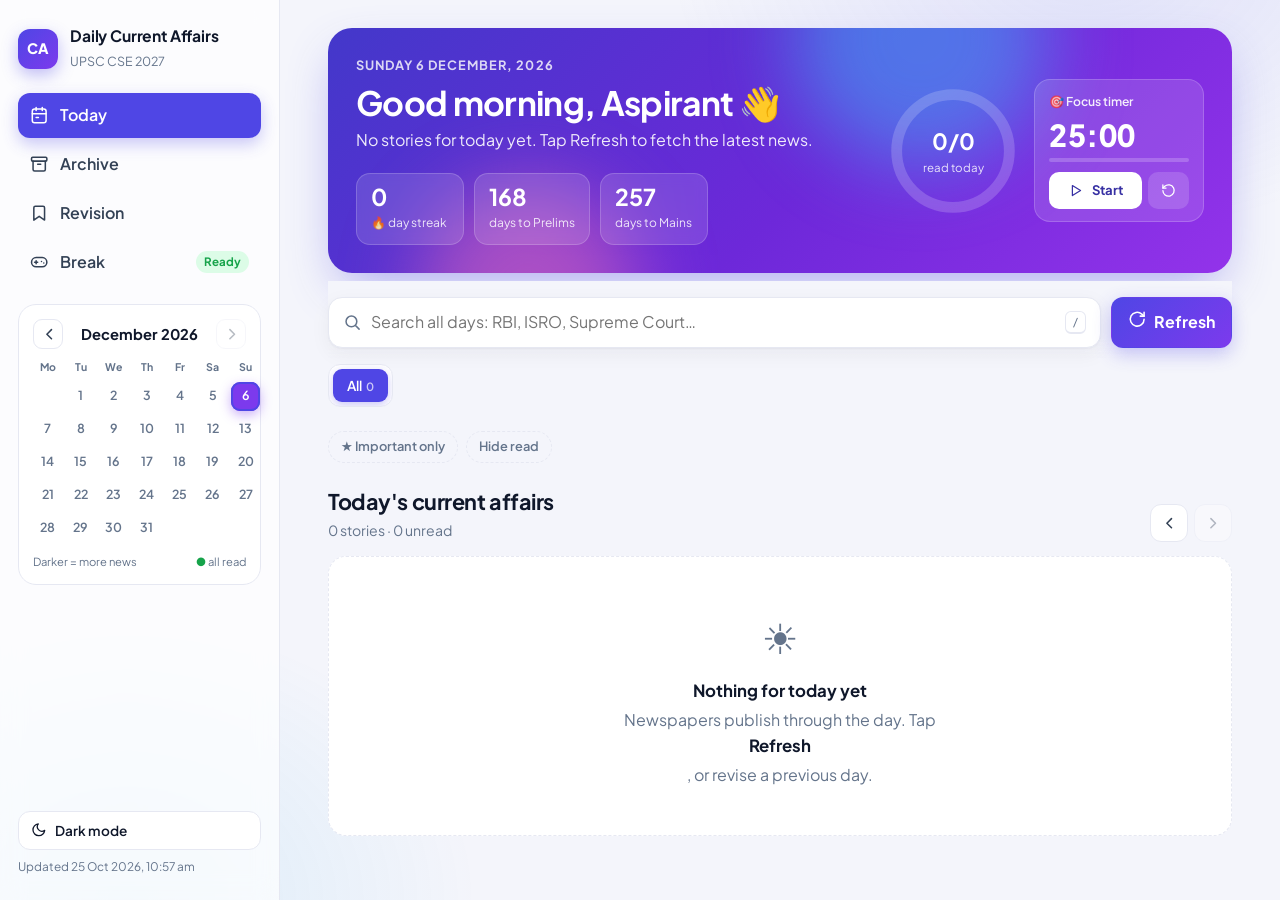
==== index.html @ 47e941c4 "UPSC daily current affairs site Daily news from The Hindu, Indian Express and Mint, filtered and tag" ====
<!DOCTYPE html>
<html lang="en">
<head>
  <meta charset="UTF-8">
  <meta name="viewport" content="width=device-width, initial-scale=1.0, viewport-fit=cover">
  <meta name="theme-color" content="#4f46e5">
  <title>Daily Current Affairs · UPSC 2027</title>
  <link rel="preconnect" href="https://fonts.googleapis.com">
  <link rel="preconnect" href="https://fonts.gstatic.com" crossorigin>
  <link href="https://fonts.googleapis.com/css2?family=Plus+Jakarta+Sans:wght@400;500;600;700;800&display=swap" rel="stylesheet">
  <link rel="stylesheet" href="style.css">
  <script>
    // Apply the saved theme before first paint to avoid a flash.
    try {
      const t = JSON.parse(localStorage.getItem("ca-theme"));
      document.documentElement.dataset.theme = t || (matchMedia("(prefers-color-scheme: dark)").matches ? "dark" : "light");
    } catch { document.documentElement.dataset.theme = "light"; }
  </script>
</head>
<body>
  <div class="bg-glow" aria-hidden="true"></div>

  <div class="app">
    <aside class="sidebar">
      <div class="brand">
        <div class="logo">CA</div>
        <div><strong>Daily Current Affairs</strong><small>UPSC CSE 2027</small></div>
      </div>
      <nav class="side-nav" id="sideNav" aria-label="Main"></nav>
      <div class="side-card">
        <div id="calendar"></div>
      </div>
      <div class="side-foot">
        <button class="theme-btn" data-theme-toggle></button>
        <p class="updated" data-updated></p>
      </div>
    </aside>

    <main class="main">
      <header class="mobile-top">
        <div class="brand">
          <div class="logo">CA</div>
          <div><strong>Current Affairs</strong><small>UPSC CSE 2027</small></div>
        </div>
        <button class="theme-btn icon-only" data-theme-toggle></button>
      </header>

      <!-- News: today / a past day / revision list / search -->
      <section id="view-news" class="view">
        <div class="hero" id="hero">
          <div class="hero-blob b1"></div><div class="hero-blob b2"></div>
          <div class="hero-main">
            <p class="eyebrow" id="heroDate"></p>
            <h1 id="greeting"></h1>
            <p class="hero-sub" id="heroSub"></p>
            <div class="stats">
              <div class="stat"><b id="streak">0</b><span>🔥 day streak</span></div>
              <div class="stat"><b id="prelimsDays">–</b><span>days to Prelims</span></div>
              <div class="stat"><b id="mainsDays">–</b><span>days to Mains</span></div>
            </div>
          </div>
          <div class="hero-side">
            <div class="ring">
              <svg viewBox="0 0 120 120">
                <circle class="ring-bg" cx="60" cy="60" r="52"/>
                <circle class="ring-fg" id="ringFg" cx="60" cy="60" r="52"/>
              </svg>
              <div class="ring-text"><b id="ringCount">0/0</b><span>read today</span></div>
            </div>
            <div class="focus">
              <div class="focus-head"><span>🎯 Focus timer</span><small id="focusSessions"></small></div>
              <div class="focus-time" id="focusTime">25:00</div>
              <div class="focus-bar"><div id="focusBar"></div></div>
              <div class="focus-actions">
                <button class="btn small light" id="focusToggle"></button>
                <button class="btn small ghost-light" id="focusReset" title="Reset timer"></button>
              </div>
            </div>
          </div>
        </div>

        <div class="toolbar">
          <label class="search">
            <span class="search-icon" data-icon="search"></span>
            <input id="search" type="search" placeholder="Search all days: RBI, ISRO, Supreme Court…" autocomplete="off">
            <kbd>/</kbd>
          </label>
          <button id="refreshBtn" class="btn primary refresh" title="Fetch the latest news">
            <span data-icon="refresh"></span><span class="label">Refresh</span>
          </button>
        </div>

        <div class="filters">
          <div class="segmented" id="gsSeg"></div>
          <div class="chip-row" id="topicChips"></div>
          <div class="toggle-row">
            <button class="toggle-chip" id="importantOnly">★ Important only</button>
            <button class="toggle-chip" id="hideRead">Hide read</button>
          </div>
        </div>

        <div class="list-head">
          <div>
            <h2 id="viewTitle"></h2>
            <p class="muted" id="viewMeta"></p>
          </div>
          <div class="day-nav" id="dayNav"></div>
        </div>
        <div id="cards" class="cards"></div>
      </section>

      <!-- Archive -->
      <section id="view-archive" class="view" hidden>
        <div class="page-head">
          <h2>Archive</h2>
          <p class="muted">Every day's current affairs, kept for revision until your exam.</p>
        </div>
        <div class="archive-grid">
          <div class="panel"><div id="calendarBig"></div></div>
          <div id="dayList" class="day-list"></div>
        </div>
      </section>

      <!-- Break Zone -->
      <section id="view-game" class="view" hidden>
        <div class="page-head">
          <h2>Break Zone 🎮</h2>
          <p class="muted">A 5-minute brain break, once every 2 hours. Then back to the books.</p>
        </div>
        <div id="gameGate" class="panel gate"></div>
        <div id="gamePlay" class="game" hidden>
          <div class="game-timer">
            <div class="gt-row"><span>⏱ Break time left</span><strong id="gameLeft">5:00</strong></div>
            <div class="bar"><div id="gameBar"></div></div>
          </div>
          <div class="game-top">
            <div class="score-box"><small>Score</small><b id="score">0</b></div>
            <div class="score-box"><small>Best</small><b id="best">0</b></div>
            <button class="btn ghost" id="newGameBtn">New game</button>
          </div>
          <div class="board" id="board">
            <div class="cells" id="cells"></div>
            <div class="tiles" id="tiles"></div>
            <div class="board-overlay" id="boardOverlay" hidden></div>
          </div>
          <p class="muted center">Swipe or use the arrow keys. Join matching numbers to reach <b>2048</b>.</p>
        </div>
      </section>
    </main>
  </div>

  <nav class="bottom-nav" id="bottomNav" aria-label="Main"></nav>
  <div id="toasts" class="toasts" aria-live="polite"></div>

  <script src="data/news.js"></script>
  <script src="app.js"></script>
</body>
</html>
---- style.css ----
/* ========== Theme ========== */
:root, [data-theme="light"] {
  --bg: #f4f5fb;
  --surface: #ffffff;
  --surface-2: #f6f7fc;
  --text: #0f172a;
  --text-2: #334155;
  --muted: #64748b;
  --border: #e6e8f2;
  --primary: #4f46e5;
  --primary-2: #7c3aed;
  --primary-soft: #eef0ff;
  --success: #16a34a;
  --success-soft: #dcfce7;
  --warn: #d97706;
  --warn-soft: #fef3c7;
  --danger: #dc2626;
  --shadow: 0 1px 2px rgba(15, 23, 42, .04), 0 6px 20px rgba(15, 23, 42, .05);
  --shadow-hover: 0 4px 10px rgba(15, 23, 42, .06), 0 16px 36px rgba(79, 70, 229, .12);
  --glow-1: rgba(99, 102, 241, .14);
  --glow-2: rgba(14, 165, 233, .10);
  --radius: 18px;
  color-scheme: light;
}
[data-theme="dark"] {
  --bg: #090c16;
  --surface: #11162a;
  --surface-2: #171e35;
  --text: #e8ebf5;
  --text-2: #c3c9da;
  --muted: #8a93ab;
  --border: #212943;
  --primary: #8b8cf8;
  --primary-2: #a78bfa;
  --primary-soft: #1d2147;
  --success: #4ade80;
  --success-soft: #11301f;
  --warn: #fbbf24;
  --warn-soft: #33270b;
  --danger: #f87171;
  --shadow: 0 1px 2px rgba(0, 0, 0, .3), 0 6px 20px rgba(0, 0, 0, .25);
  --shadow-hover: 0 4px 10px rgba(0, 0, 0, .3), 0 16px 36px rgba(0, 0, 0, .45);
  --glow-1: rgba(99, 102, 241, .16);
  --glow-2: rgba(14, 165, 233, .08);
  color-scheme: dark;
}

* { box-sizing: border-box; }
html { -webkit-tap-highlight-color: transparent; }
body {
  margin: 0;
  font-family: "Plus Jakarta Sans", "Segoe UI", system-ui, -apple-system, sans-serif;
  background: var(--bg);
  color: var(--text);
  line-height: 1.55;
  -webkit-font-smoothing: antialiased;
  transition: background .3s, color .3s;
}
button { font: inherit; color: inherit; }
svg { width: 1.15em; height: 1.15em; flex-shrink: 0; }
[hidden] { display: none !important; }
.muted { color: var(--muted); }
.center { text-align: center; }

.bg-glow {
  position: fixed;
  inset: 0;
  pointer-events: none;
  z-index: -1;
  background:
    radial-gradient(600px 400px at 85% -5%, var(--glow-1), transparent 70%),
    radial-gradient(500px 400px at 10% 100%, var(--glow-2), transparent 70%);
}

/* ========== Layout ========== */
.app { display: grid; grid-template-columns: 280px 1fr; min-height: 100vh; }
.main { padding: 28px clamp(16px, 4vw, 48px) 60px; max-width: 1040px; width: 100%; }

.sidebar {
  position: sticky;
  top: 0;
  height: 100vh;
  overflow-y: auto;
  padding: 24px 18px;
  border-right: 1px solid var(--border);
  background: color-mix(in srgb, var(--surface) 70%, transparent);
  backdrop-filter: blur(12px);
  display: flex;
  flex-direction: column;
  gap: 20px;
}
.brand { display: flex; align-items: center; gap: 12px; }
.brand strong { display: block; font-size: .98rem; letter-spacing: -.01em; }
.brand small { color: var(--muted); font-size: .78rem; }
.logo {
  width: 40px; height: 40px;
  display: grid; place-items: center;
  border-radius: 12px;
  background: linear-gradient(135deg, var(--primary), var(--primary-2));
  color: #fff;
  font-weight: 800;
  font-size: .9rem;
  box-shadow: 0 6px 16px rgba(79, 70, 229, .35);
}

.side-nav { display: flex; flex-direction: column; gap: 4px; }
.nav-item {
  display: flex; align-items: center; gap: 12px;
  padding: 10px 12px;
  border: 0; border-radius: 12px;
  background: none;
  cursor: pointer;
  font-weight: 600;
  color: var(--text-2);
  text-align: left;
  transition: background .2s, color .2s, transform .15s;
}
.nav-item:hover { background: var(--primary-soft); color: var(--primary); }
.nav-item:active { transform: scale(.98); }
.nav-item.active { background: var(--primary); color: #fff; box-shadow: 0 6px 16px rgba(79, 70, 229, .3); }
[data-theme="dark"] .nav-item.active { color: #0b0f1d; }
.nav-item .badge { margin-left: auto; }

.badge {
  font-size: .72rem; font-weight: 700;
  padding: 2px 8px;
  border-radius: 999px;
  background: var(--primary-soft);
  color: var(--primary);
}
.active .badge { background: rgba(255, 255, 255, .22); color: inherit; }
.badge.ready { background: var(--success-soft); color: var(--success); }
.badge.live { background: var(--warn-soft); color: var(--warn); }

.side-card { background: var(--surface); border: 1px solid var(--border); border-radius: var(--radius); padding: 14px; }
.side-foot { margin-top: auto; display: flex; flex-direction: column; gap: 8px; }
.updated { font-size: .74rem; color: var(--muted); margin: 0; }
.theme-btn {
  display: inline-flex; align-items: center; gap: 8px;
  border: 1px solid var(--border);
  background: var(--surface);
  border-radius: 12px;
  padding: 8px 12px;
  cursor: pointer;
  font-size: .85rem; font-weight: 600;
  transition: transform .2s;
}
.theme-btn:hover { transform: translateY(-1px); }
.theme-btn.icon-only { padding: 9px; }
.theme-btn.icon-only .label { display: none; }

.mobile-top { display: none; }
.bottom-nav { display: none; }

/* ========== Buttons ========== */
.btn {
  display: inline-flex; align-items: center; justify-content: center; gap: 8px;
  border: 1px solid transparent;
  border-radius: 12px;
  padding: 10px 16px;
  font-weight: 700;
  cursor: pointer;
  transition: transform .15s, box-shadow .2s, background .2s, opacity .2s;
  white-space: nowrap;
}
.btn:active { transform: scale(.97); }
.btn:disabled { opacity: .6; cursor: progress; }
.btn.primary {
  background: linear-gradient(135deg, var(--primary), var(--primary-2));
  color: #fff;
  box-shadow: 0 6px 18px rgba(79, 70, 229, .3);
}
.btn.primary:hover { box-shadow: 0 10px 24px rgba(79, 70, 229, .4); transform: translateY(-1px); }
.btn.ghost { background: var(--surface); border-color: var(--border); }
.btn.ghost:hover { border-color: var(--primary); color: var(--primary); }
.btn.big { padding: 14px 26px; font-size: 1.02rem; border-radius: 14px; }
.btn.small { padding: 7px 12px; font-size: .82rem; border-radius: 10px; }
.btn.light { background: #fff; color: #3730a3; }
.btn.ghost-light { background: rgba(255, 255, 255, .15); color: #fff; }
.btn.ghost-light:hover { background: rgba(255, 255, 255, .25); }
.spin svg { animation: spin .9s linear infinite; }

/* ========== Hero ========== */
.hero {
  position: relative;
  overflow: hidden;
  display: grid;
  grid-template-columns: 1fr auto;
  gap: 24px;
  padding: 28px;
  border-radius: 24px;
  color: #fff;
  background: linear-gradient(135deg, #4338ca 0%, #6d28d9 55%, #9333ea 100%);
  box-shadow: 0 20px 50px -12px rgba(79, 70, 229, .45);
  animation: rise .6s cubic-bezier(.2, .8, .2, 1) both;
}
[data-theme="dark"] .hero { background: linear-gradient(135deg, #312e81 0%, #4c1d95 60%, #6b21a8 100%); }
.hero-blob { position: absolute; border-radius: 50%; filter: blur(40px); opacity: .5; pointer-events: none; }
.hero-blob.b1 { width: 260px; height: 260px; background: #38bdf8; top: -120px; right: 20%; animation: float 12s ease-in-out infinite; }
.hero-blob.b2 { width: 220px; height: 220px; background: #f472b6; bottom: -130px; left: 10%; animation: float 14s ease-in-out infinite reverse; }
.hero-main, .hero-side { position: relative; }
.eyebrow { margin: 0; font-size: .8rem; font-weight: 700; letter-spacing: .08em; text-transform: uppercase; opacity: .8; }
.hero h1 { margin: 6px 0 6px; font-size: clamp(1.5rem, 3vw, 2.1rem); line-height: 1.2; letter-spacing: -.02em; }
.hero-sub { margin: 0 0 20px; opacity: .9; max-width: 46ch; }
.stats { display: flex; gap: 10px; flex-wrap: wrap; }
.stat {
  background: rgba(255, 255, 255, .13);
  border: 1px solid rgba(255, 255, 255, .18);
  backdrop-filter: blur(6px);
  border-radius: 14px;
  padding: 10px 14px;
  min-width: 108px;
}
.stat b { display: block; font-size: 1.45rem; line-height: 1.1; }
.stat span { font-size: .75rem; opacity: .85; }

.hero-side { display: flex; gap: 16px; align-items: center; }
.ring { position: relative; width: 130px; height: 130px; }
.ring svg { width: 100%; height: 100%; transform: rotate(-90deg); }
.ring circle { fill: none; stroke-width: 10; }
.ring-bg { stroke: rgba(255, 255, 255, .18); }
.ring-fg {
  stroke: #fff;
  stroke-linecap: round;
  stroke-dasharray: 326.7;
  stroke-dashoffset: 326.7;
  transition: stroke-dashoffset 1s cubic-bezier(.2, .8, .2, 1);
}
.ring-text { position: absolute; inset: 0; display: grid; place-content: center; text-align: center; }
.ring-text b { font-size: 1.4rem; }
.ring-text span { font-size: .72rem; opacity: .85; }

.focus {
  width: 170px;
  background: rgba(255, 255, 255, .13);
  border: 1px solid rgba(255, 255, 255, .18);
  border-radius: 16px;
  padding: 12px 14px;
}
.focus-head { display: flex; justify-content: space-between; font-size: .76rem; font-weight: 600; opacity: .9; }
.focus-time { font-size: 1.9rem; font-weight: 800; letter-spacing: .02em; font-variant-numeric: tabular-nums; }
.focus-bar { height: 4px; border-radius: 4px; background: rgba(255, 255, 255, .2); overflow: hidden; margin-bottom: 10px; }
.focus-bar div { height: 100%; width: 0; background: #fff; transition: width 1s linear; }
.focus-actions { display: flex; gap: 6px; }
.focus-actions .btn { flex: 1; }
.focus-actions .ghost-light { flex: 0 0 auto; }
.focus.running .focus-time { animation: pulse 2s ease-in-out infinite; }

/* ========== Toolbar & filters ========== */
.toolbar {
  position: sticky;
  top: 0;
  z-index: 20;
  display: flex;
  gap: 10px;
  padding: 16px 0 10px;
  margin-top: 8px;
  background: linear-gradient(var(--bg) 75%, transparent);
}
.search {
  flex: 1;
  display: flex; align-items: center; gap: 10px;
  background: var(--surface);
  border: 1px solid var(--border);
  border-radius: 14px;
  padding: 0 14px;
  box-shadow: var(--shadow);
  transition: border-color .2s, box-shadow .2s;
}
.search:focus-within { border-color: var(--primary); box-shadow: 0 0 0 4px var(--primary-soft); }
.search-icon { color: var(--muted); display: flex; }
.search input { flex: 1; border: 0; outline: 0; background: none; color: var(--text); font: inherit; padding: 12px 0; min-width: 0; }
kbd {
  font-family: inherit; font-size: .72rem; color: var(--muted);
  border: 1px solid var(--border); border-bottom-width: 2px;
  border-radius: 6px; padding: 1px 7px;
}

.filters { display: flex; flex-direction: column; gap: 10px; margin: 6px 0 4px; }
.segmented {
  display: inline-flex; align-self: flex-start;
  background: var(--surface);
  border: 1px solid var(--border);
  border-radius: 12px;
  padding: 4px;
  gap: 2px;
  max-width: 100%;
  overflow-x: auto;
}
.seg {
  border: 0; background: none;
  padding: 6px 14px;
  border-radius: 9px;
  font-size: .85rem; font-weight: 600;
  color: var(--muted);
  cursor: pointer;
  white-space: nowrap;
  transition: background .2s, color .2s;
}
.seg:hover { color: var(--text); }
.seg.active { background: var(--primary); color: #fff; box-shadow: 0 3px 10px rgba(79, 70, 229, .3); }
[data-theme="dark"] .seg.active { color: #0b0f1d; }
.seg small { opacity: .7; margin-left: 4px; }

.chip-row { display: flex; gap: 8px; overflow-x: auto; padding-bottom: 4px; scrollbar-width: none; }
.chip-row::-webkit-scrollbar { display: none; }
.chip {
  display: inline-flex; align-items: center; gap: 7px;
  border: 1px solid var(--border);
  background: var(--surface);
  border-radius: 999px;
  padding: 6px 13px;
  font-size: .82rem; font-weight: 600;
  color: var(--text-2);
  cursor: pointer;
  white-space: nowrap;
  transition: all .2s;
}
.chip:hover { border-color: var(--tc, var(--primary)); }
.chip .dot { width: 8px; height: 8px; border-radius: 50%; background: var(--tc, var(--primary)); }
.chip.active { background: var(--tc, var(--primary)); border-color: var(--tc, var(--primary)); color: #fff; }
.chip.active .dot { background: #fff; }
.chip small { opacity: .65; }

.toggle-row { display: flex; gap: 8px; }
.toggle-chip {
  border: 1px dashed var(--border);
  background: none;
  border-radius: 999px;
  padding: 5px 12px;
  font-size: .8rem; font-weight: 600;
  color: var(--muted);
  cursor: pointer;
  transition: all .2s;
}
.toggle-chip.on { border-style: solid; border-color: var(--warn); background: var(--warn-soft); color: var(--warn); }
#hideRead.on { border-color: var(--success); background: var(--success-soft); color: var(--success); }

/* ========== Cards ========== */
.list-head { display: flex; justify-content: space-between; align-items: flex-end; gap: 12px; margin: 22px 0 14px; }
.list-head h2, .page-head h2 { margin: 0; font-size: 1.35rem; letter-spacing: -.02em; }
.list-head p, .page-head p { margin: 2px 0 0; font-size: .88rem; }
.page-head { margin: 4px 0 20px; }
.day-nav { display: flex; gap: 6px; }
.icon-btn {
  display: grid; place-items: center;
  width: 38px; height: 38px;
  border: 1px solid var(--border);
  border-radius: 11px;
  background: var(--surface);
  cursor: pointer;
  color: var(--text-2);
  transition: all .2s;
}
.icon-btn:hover:not(:disabled) { border-color: var(--primary); color: var(--primary); }
.icon-btn:disabled { opacity: .35; cursor: default; }

.cards { display: grid; gap: 14px; }
.card {
  position: relative;
  background: var(--surface);
  border: 1px solid var(--border);
  border-radius: var(--radius);
  padding: 18px 20px 14px 24px;
  box-shadow: var(--shadow);
  overflow: hidden;
  transition: transform .25s cubic-bezier(.2, .8, .2, 1), box-shadow .25s, opacity .35s, border-color .25s;
  animation: rise .5s cubic-bezier(.2, .8, .2, 1) both;
  animation-delay: calc(var(--i, 0) * 45ms);
}
.card::before {
  content: "";
  position: absolute; left: 0; top: 0; bottom: 0;
  width: 5px;
  background: var(--tc, var(--primary));
  opacity: .9;
}
.card:hover { transform: translateY(-2px); box-shadow: var(--shadow-hover); }
.card.is-read { opacity: .58; }
.card.is-read:hover { opacity: .9; }
.card.leaving { opacity: 0; transform: translateX(30px) scale(.98); }

.card-top { display: flex; flex-wrap: wrap; align-items: center; gap: 6px; margin-bottom: 8px; }
.topic { font-size: .76rem; font-weight: 700; color: var(--tc); display: inline-flex; align-items: center; gap: 6px; }
.topic .dot { width: 7px; height: 7px; border-radius: 50%; background: var(--tc); }
.tag {
  font-size: .68rem; font-weight: 700;
  padding: 2px 8px;
  border-radius: 999px;
  background: var(--surface-2);
  color: var(--muted);
  border: 1px solid var(--border);
}
.tag.gs { color: var(--primary); background: var(--primary-soft); border-color: transparent; }
.tag.star { color: var(--warn); background: var(--warn-soft); border-color: transparent; }
.tag.new { color: var(--success); background: var(--success-soft); border-color: transparent; animation: pulse 1.6s ease-in-out 3; }
.card h3 { margin: 0 0 6px; font-size: 1.06rem; line-height: 1.4; letter-spacing: -.01em; }
.card h3 a { color: var(--text); text-decoration: none; background-image: linear-gradient(var(--primary), var(--primary)); background-size: 0 2px; background-position: 0 100%; background-repeat: no-repeat; transition: background-size .3s, color .2s; }
.card h3 a:hover { color: var(--primary); background-size: 100% 2px; }
.card p.summary { margin: 0 0 12px; color: var(--muted); font-size: .92rem; display: -webkit-box; -webkit-line-clamp: 3; -webkit-box-orient: vertical; overflow: hidden; }

.card-foot { display: flex; justify-content: space-between; align-items: center; gap: 10px; }
.src { display: flex; align-items: center; gap: 8px; font-size: .78rem; color: var(--muted); min-width: 0; }
.src-badge {
  flex-shrink: 0;
  width: 26px; height: 26px;
  display: grid; place-items: center;
  border-radius: 8px;
  font-size: .64rem; font-weight: 800;
  background: var(--surface-2);
  border: 1px solid var(--border);
  color: var(--text-2);
}
.src span:last-child { white-space: nowrap; overflow: hidden; text-overflow: ellipsis; }
.actions { display: flex; gap: 6px; flex-shrink: 0; }
.act {
  display: inline-flex; align-items: center; gap: 6px;
  height: 34px;
  padding: 0 11px;
  border: 1px solid var(--border);
  border-radius: 10px;
  background: var(--surface);
  color: var(--text-2);
  font-size: .78rem; font-weight: 600;
  cursor: pointer;
  text-decoration: none;
  transition: all .2s;
}
.act:hover { border-color: var(--primary); color: var(--primary); }
.act.on[data-act="read"] { background: var(--success); border-color: var(--success); color: #fff; }
.act.on[data-act="save"] { background: var(--primary); border-color: var(--primary); color: #fff; }
[data-theme="dark"] .act.on { color: #0b0f1d; }
.act.bump svg { animation: bump .45s cubic-bezier(.3, 1.6, .5, 1); }

.empty {
  text-align: center;
  padding: 48px 24px;
  background: var(--surface);
  border: 1px dashed var(--border);
  border-radius: var(--radius);
  color: var(--muted);
  animation: rise .5s both;
}
.empty .emoji { font-size: 2.6rem; display: block; margin-bottom: 8px; animation: float 4s ease-in-out infinite; }
.empty b { color: var(--text); display: block; font-size: 1.05rem; margin-bottom: 4px; }
.empty code { background: var(--primary-soft); color: var(--primary); padding: 2px 6px; border-radius: 6px; }

/* ========== Calendar ========== */
.cal-head { display: flex; align-items: center; justify-content: space-between; margin-bottom: 10px; }
.cal-head strong { font-size: .92rem; }
.cal-head .icon-btn { width: 30px; height: 30px; border-radius: 9px; }
.cal-grid { display: grid; grid-template-columns: repeat(7, 1fr); gap: 4px; }
.cal-dow { font-size: .66rem; font-weight: 700; color: var(--muted); text-align: center; padding-bottom: 2px; }
.cal-day {
  position: relative;
  aspect-ratio: 1;
  border: 0;
  border-radius: 9px;
  background: none;
  font-size: .78rem; font-weight: 600;
  color: var(--muted);
  cursor: default;
  transition: transform .15s, background .2s;
}
.cal-day.has { cursor: pointer; color: var(--text); background: color-mix(in srgb, var(--primary) calc(var(--heat) * 1%), var(--surface-2)); }
.cal-day.has.hot { color: #fff; }
[data-theme="dark"] .cal-day.has.hot { color: #0b0f1d; }
.cal-day.has:hover { transform: scale(1.1); }
.cal-day.today { outline: 2px solid var(--primary); outline-offset: -2px; }
.cal-day.sel { background: var(--primary-2) !important; color: #fff !important; box-shadow: 0 4px 12px rgba(124, 58, 237, .4); }
.cal-day .done { position: absolute; bottom: 3px; left: 50%; width: 4px; height: 4px; margin-left: -2px; border-radius: 50%; background: var(--success); }
.cal-legend { display: flex; justify-content: space-between; margin-top: 10px; font-size: .7rem; color: var(--muted); }

/* ========== Archive ========== */
.panel { background: var(--surface); border: 1px solid var(--border); border-radius: var(--radius); padding: 18px; box-shadow: var(--shadow); }
.archive-grid { display: grid; grid-template-columns: 320px minmax(0, 1fr); gap: 20px; align-items: start; }
.archive-grid .panel { position: sticky; top: 20px; }
.day-list { display: grid; gap: 12px; }
.day-card {
  display: grid; grid-template-columns: 64px minmax(0, 1fr); gap: 16px;
  text-align: left;
  background: var(--surface);
  border: 1px solid var(--border);
  border-radius: var(--radius);
  padding: 16px;
  cursor: pointer;
  box-shadow: var(--shadow);
  transition: transform .2s, box-shadow .2s, border-color .2s;
  animation: rise .45s cubic-bezier(.2, .8, .2, 1) both;
  animation-delay: calc(var(--i, 0) * 40ms);
}
.day-card:hover { transform: translateY(-2px); box-shadow: var(--shadow-hover); border-color: var(--primary); }
.day-date { text-align: center; border-radius: 14px; background: var(--primary-soft); color: var(--primary); padding: 8px 0; align-self: start; }
.day-date b { display: block; font-size: 1.5rem; line-height: 1.1; }
.day-date small { font-size: .7rem; font-weight: 700; text-transform: uppercase; }
.day-info strong { display: block; font-size: .95rem; }
.day-info ul { margin: 6px 0 8px; padding-left: 18px; color: var(--muted); font-size: .85rem; }
.day-info li { white-space: nowrap; overflow: hidden; text-overflow: ellipsis; }
.progress { height: 6px; background: var(--surface-2); border-radius: 6px; overflow: hidden; }
.progress div { height: 100%; background: linear-gradient(90deg, var(--success), #22d3ee); border-radius: 6px; }

/* ========== Break Zone ========== */
.gate { text-align: center; padding: 40px 24px; animation: rise .5s both; }
.gate .gate-emoji { font-size: 3.4rem; display: block; animation: float 4s ease-in-out infinite; }
.gate h3 { margin: 10px 0 6px; font-size: 1.4rem; letter-spacing: -.02em; }
.gate p { margin: 0 auto 18px; color: var(--muted); max-width: 44ch; }
.gate .countdown { font-size: 2.4rem; font-weight: 800; font-variant-numeric: tabular-nums; color: var(--primary); margin: 6px 0 12px; }
.gate .bar { max-width: 340px; margin: 0 auto 22px; }
.rules { display: flex; justify-content: center; gap: 10px; flex-wrap: wrap; margin-top: 22px; }
.rules span { font-size: .78rem; font-weight: 600; padding: 6px 12px; border-radius: 999px; background: var(--surface-2); border: 1px solid var(--border); color: var(--text-2); }

.bar { height: 8px; background: var(--surface-2); border-radius: 8px; overflow: hidden; border: 1px solid var(--border); }
.bar div { height: 100%; width: 0; background: linear-gradient(90deg, var(--primary), var(--primary-2)); border-radius: 8px; transition: width 1s linear; }

.game { max-width: 460px; margin: 0 auto; animation: rise .5s both; }
.game-timer { background: var(--surface); border: 1px solid var(--border); border-radius: 14px; padding: 12px 14px; margin-bottom: 14px; }
.gt-row { display: flex; justify-content: space-between; align-items: center; font-weight: 600; margin-bottom: 8px; font-size: .9rem; }
.gt-row strong { font-size: 1.3rem; font-variant-numeric: tabular-nums; }
.game-timer.warn strong { color: var(--danger); animation: pulse 1s ease-in-out infinite; }
.game-timer.warn .bar div { background: linear-gradient(90deg, var(--danger), var(--warn)); }
.game-top { display: flex; gap: 10px; margin-bottom: 14px; align-items: stretch; }
.score-box { flex: 1; background: var(--surface); border: 1px solid var(--border); border-radius: 14px; padding: 8px 14px; }
.score-box small { display: block; font-size: .7rem; font-weight: 700; text-transform: uppercase; color: var(--muted); }
.score-box b { font-size: 1.3rem; }

.board {
  --gap: 10px;
  position: relative;
  width: 100%;
  aspect-ratio: 1;
  background: #bbada0;
  border-radius: 16px;
  touch-action: none;
  user-select: none;
  box-shadow: var(--shadow);
}
[data-theme="dark"] .board { background: #2a2f45; }
.cells, .tiles { position: absolute; inset: var(--gap); }
.cells { display: grid; grid-template-columns: repeat(4, 1fr); grid-template-rows: repeat(4, 1fr); gap: var(--gap); }
.cells div { background: rgba(238, 228, 218, .35); border-radius: 10px; }
[data-theme="dark"] .cells div { background: rgba(255, 255, 255, .05); }
.tile {
  position: absolute;
  width: calc((100% - 3 * var(--gap)) / 4);
  height: calc((100% - 3 * var(--gap)) / 4);
  transform: translate(calc(var(--c) * (100% + var(--gap))), calc(var(--r) * (100% + var(--gap))));
  transition: transform .12s ease-in-out;
  z-index: 2;
}
.tile-inner {
  width: 100%; height: 100%;
  display: grid; place-items: center;
  border-radius: 10px;
  font-weight: 800;
  font-size: clamp(1.3rem, 7vw, 2.2rem);
  background: #eee4da; color: #776e65;
}
.tile-inner.appear { animation: appear .2s .1s ease both; }
.tile-inner.pop { animation: pop .2s ease; }
.tile[data-v="4"] .tile-inner { background: #ede0c8; }
.tile[data-v="8"] .tile-inner { background: #f2b179; color: #fff; }
.tile[data-v="16"] .tile-inner { background: #f59563; color: #fff; }
.tile[data-v="32"] .tile-inner { background: #f67c5f; color: #fff; }
.tile[data-v="64"] .tile-inner { background: #f65e3b; color: #fff; }
.tile[data-v="128"] .tile-inner { background: #edcf72; color: #fff; font-size: clamp(1.1rem, 6vw, 1.9rem); box-shadow: 0 0 20px rgba(243, 215, 116, .4); }
.tile[data-v="256"] .tile-inner { background: #edcc61; color: #fff; font-size: clamp(1.1rem, 6vw, 1.9rem); box-shadow: 0 0 24px rgba(243, 215, 116, .5); }
.tile[data-v="512"] .tile-inner { background: #edc850; color: #fff; font-size: clamp(1.1rem, 6vw, 1.9rem); box-shadow: 0 0 28px rgba(243, 215, 116, .6); }
.tile[data-v="1024"] .tile-inner { background: #edc53f; color: #fff; font-size: clamp(.95rem, 5vw, 1.6rem); box-shadow: 0 0 30px rgba(243, 215, 116, .7); }
.tile[data-v="2048"] .tile-inner { background: #edc22e; color: #fff; font-size: clamp(.95rem, 5vw, 1.6rem); box-shadow: 0 0 36px rgba(243, 215, 116, .85); }
.tile[data-v="big"] .tile-inner { background: #3c3a32; color: #fff; font-size: clamp(.85rem, 4.5vw, 1.4rem); }
.board-overlay {
  position: absolute; inset: 0; z-index: 5;
  display: grid; place-content: center; gap: 12px;
  text-align: center;
  border-radius: 16px;
  background: color-mix(in srgb, var(--surface) 82%, transparent);
  backdrop-filter: blur(4px);
  animation: fade .3s both;
}
.board-overlay h3 { margin: 0; font-size: 1.6rem; }
.board-overlay p { margin: 0; color: var(--muted); }

/* ========== Toasts & confetti ========== */
.toasts { position: fixed; z-index: 100; right: 20px; bottom: 20px; display: flex; flex-direction: column; gap: 10px; align-items: flex-end; pointer-events: none; }
.toast {
  pointer-events: auto;
  max-width: min(420px, calc(100vw - 32px));
  padding: 12px 16px;
  border-radius: 14px;
  background: var(--text);
  color: var(--bg);
  font-size: .9rem; font-weight: 500;
  box-shadow: 0 12px 32px rgba(0, 0, 0, .25);
  animation: toast-in .4s cubic-bezier(.2, .8, .2, 1) both;
}
.toast.error { background: var(--danger); color: #fff; }
.toast.success { background: var(--success); color: #fff; }
[data-theme="dark"] .toast.success { color: #062012; }
.toast.out { animation: toast-out .3s ease forwards; }
.toast code { background: rgba(127, 127, 127, .25); padding: 1px 6px; border-radius: 5px; }

.confetti { position: fixed; top: -12px; z-index: 200; width: 9px; height: 14px; border-radius: 2px; pointer-events: none; animation: fall var(--dur) cubic-bezier(.3, .6, .5, 1) forwards; }

/* ========== Animations ========== */
@keyframes rise { from { opacity: 0; transform: translateY(14px); } to { opacity: 1; transform: none; } }
@keyframes fade { from { opacity: 0; } to { opacity: 1; } }
@keyframes float { 0%, 100% { transform: translate(0, 0); } 50% { transform: translate(14px, -10px); } }
@keyframes pulse { 0%, 100% { opacity: 1; } 50% { opacity: .55; } }
@keyframes spin { to { transform: rotate(360deg); } }
@keyframes bump { 0% { transform: scale(1); } 40% { transform: scale(1.45); } 100% { transform: scale(1); } }
@keyframes appear { from { opacity: 0; transform: scale(.3); } to { opacity: 1; transform: scale(1); } }
@keyframes pop { 0% { transform: scale(1); } 50% { transform: scale(1.18); } 100% { transform: scale(1); } }
@keyframes toast-in { from { opacity: 0; transform: translateY(16px) scale(.96); } to { opacity: 1; transform: none; } }
@keyframes toast-out { to { opacity: 0; transform: translateX(30px); } }
@keyframes fall { to { transform: translate(var(--dx), 105vh) rotate(var(--rot)); opacity: .9; } }

@media (prefers-reduced-motion: reduce) {
  *, *::before, *::after { animation-duration: .01ms !important; animation-iteration-count: 1 !important; transition-duration: .01ms !important; }
}

/* ========== Responsive ========== */
@media (max-width: 1100px) {
  .app { grid-template-columns: 240px 1fr; }
  .hero { grid-template-columns: 1fr; }
  .archive-grid { grid-template-columns: 1fr; }
  .archive-grid .panel { position: static; max-width: 420px; }
}

@media (max-width: 860px) {
  .app { display: block; }
  .sidebar { display: none; }
  .main { padding: 0 14px calc(96px + env(safe-area-inset-bottom)); }
  .mobile-top {
    display: flex; justify-content: space-between; align-items: center;
    padding: 14px 2px 12px;
  }
  .mobile-top .logo { width: 36px; height: 36px; border-radius: 11px; }

  .hero { padding: 22px 20px; border-radius: 22px; gap: 18px; }
  .hero-side { justify-content: space-between; }
  .ring { width: 112px; height: 112px; }
  .focus { flex: 1; width: auto; }
  .stat { min-width: 0; flex: 1; padding: 8px 10px; }
  .stat b { font-size: 1.2rem; }

  .toolbar { padding-top: 12px; }
  .refresh .label { display: none; }
  .refresh { padding: 10px 13px; }
  kbd { display: none; }

  .list-head { margin-top: 16px; }
  .card { padding: 16px 16px 12px 20px; }
  .act .lbl { display: none; }
  .act { padding: 0 10px; }

  .bottom-nav {
    position: fixed; z-index: 50;
    left: 10px; right: 10px; bottom: calc(10px + env(safe-area-inset-bottom));
    display: grid; grid-template-columns: repeat(4, 1fr);
    padding: 6px;
    border-radius: 20px;
    background: color-mix(in srgb, var(--surface) 85%, transparent);
    backdrop-filter: blur(16px);
    border: 1px solid var(--border);
    box-shadow: 0 10px 30px rgba(0, 0, 0, .15);
  }
  .bottom-nav .nav-item {
    flex-direction: column; gap: 2px;
    padding: 8px 4px;
    font-size: .7rem;
    text-align: center;
    position: relative;
  }
  .bottom-nav .nav-item svg { width: 1.35em; height: 1.35em; }
  .bottom-nav .nav-item.active { box-shadow: none; }
  .bottom-nav .badge { position: absolute; top: 2px; right: 8px; font-size: .6rem; padding: 0 5px; margin: 0; }
  .toasts { left: 16px; right: 16px; bottom: calc(92px + env(safe-area-inset-bottom)); align-items: stretch; }
  .toast { max-width: none; }
}

@media (max-width: 480px) {
  .hero h1 { font-size: 1.35rem; }
  .hero-sub { margin-bottom: 14px; font-size: .92rem; }
  .stat span { font-size: .68rem; }
  .hero-side { gap: 12px; }
  .ring { width: 96px; height: 96px; }
  .ring-text b { font-size: 1.15rem; }
  .focus { padding: 10px 12px; }
  .focus-time { font-size: 1.5rem; }
  .board { --gap: 8px; }
}
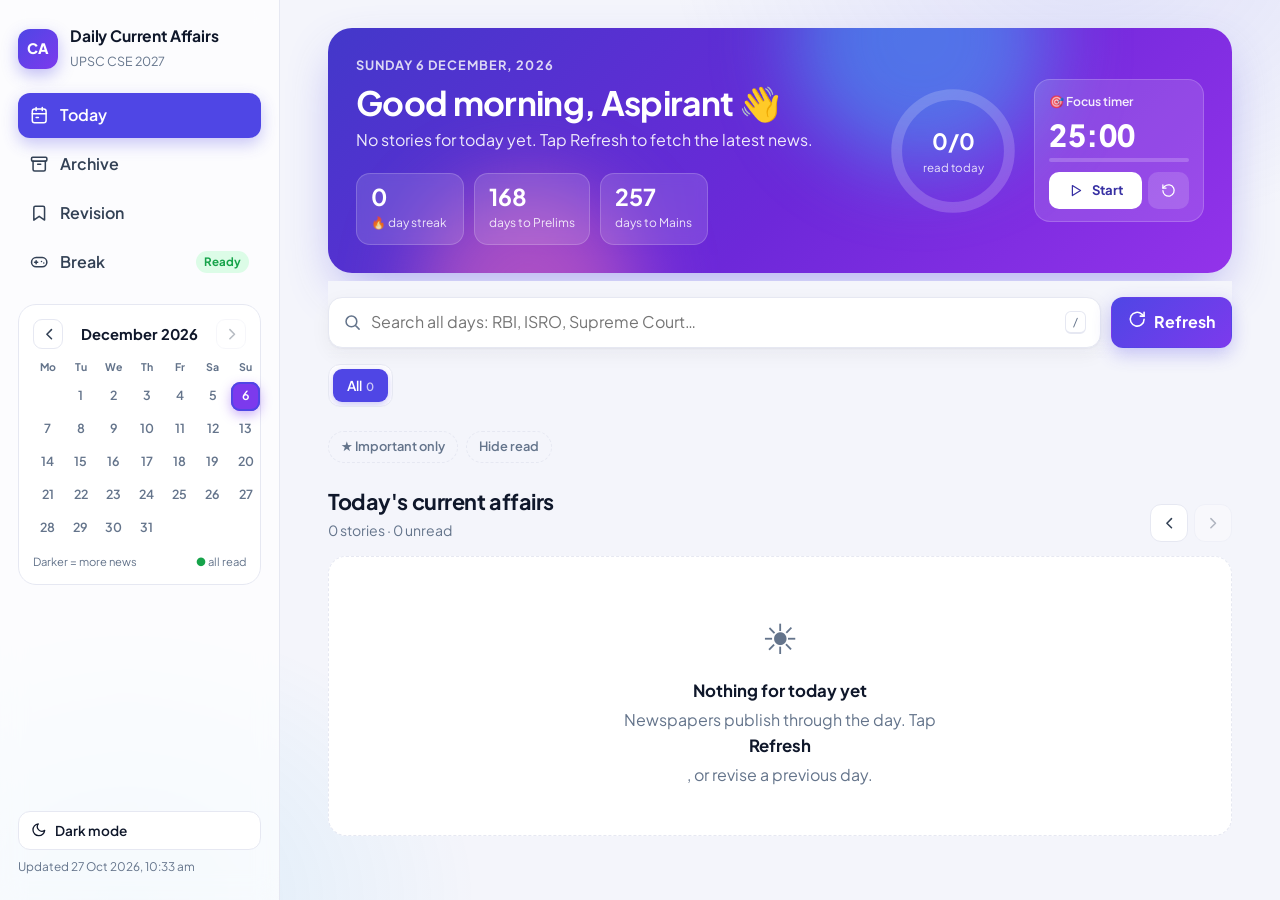
==== commit 0f5a9329: "Show exam-focused key points and a read-full-article button on each story Key points are written by " ====
--- a/index.html
+++ b/index.html
@@ -153,6 +153,7 @@
   <div id="toasts" class="toasts" aria-live="polite"></div>
 
   <script src="data/news.js"></script>
+  <script src="data/points.js"></script>
   <script src="app.js"></script>
 </body>
 </html>
--- a/style.css
+++ b/style.css
@@ -689,3 +689,19 @@
   .focus-time { font-size: 1.5rem; }
   .board { --gap: 8px; }
 }
+
+/* key points for preparation (written by the study dashboard) */
+.kp { margin: 4px 0 12px; padding: 10px 14px; border-radius: 12px; background: var(--surface-2); border: 1px solid var(--border); }
+.kp summary { cursor: pointer; font-weight: 700; font-size: .88rem; color: var(--text); }
+.kp summary small { font-weight: 500; color: var(--muted); }
+.kp ul { margin: 8px 0 6px; padding-left: 20px; }
+.kp li { margin: 3px 0; font-size: .9rem; color: var(--text-2); }
+.kp-row { font-size: .84rem; margin-top: 4px; color: var(--text-2); }
+.kp-row.muted { color: var(--muted); }
+.kp-wait { font-size: .82rem; color: var(--muted); margin: 0 0 10px; }
+.read-full {
+  display: inline-flex; align-items: center; gap: 6px; margin: 0 0 12px;
+  font-size: .84rem; font-weight: 700; color: var(--primary); text-decoration: none;
+  padding: 6px 12px; border-radius: 10px; border: 1px solid var(--border); background: var(--surface);
+}
+.read-full:hover { border-color: var(--primary); }
